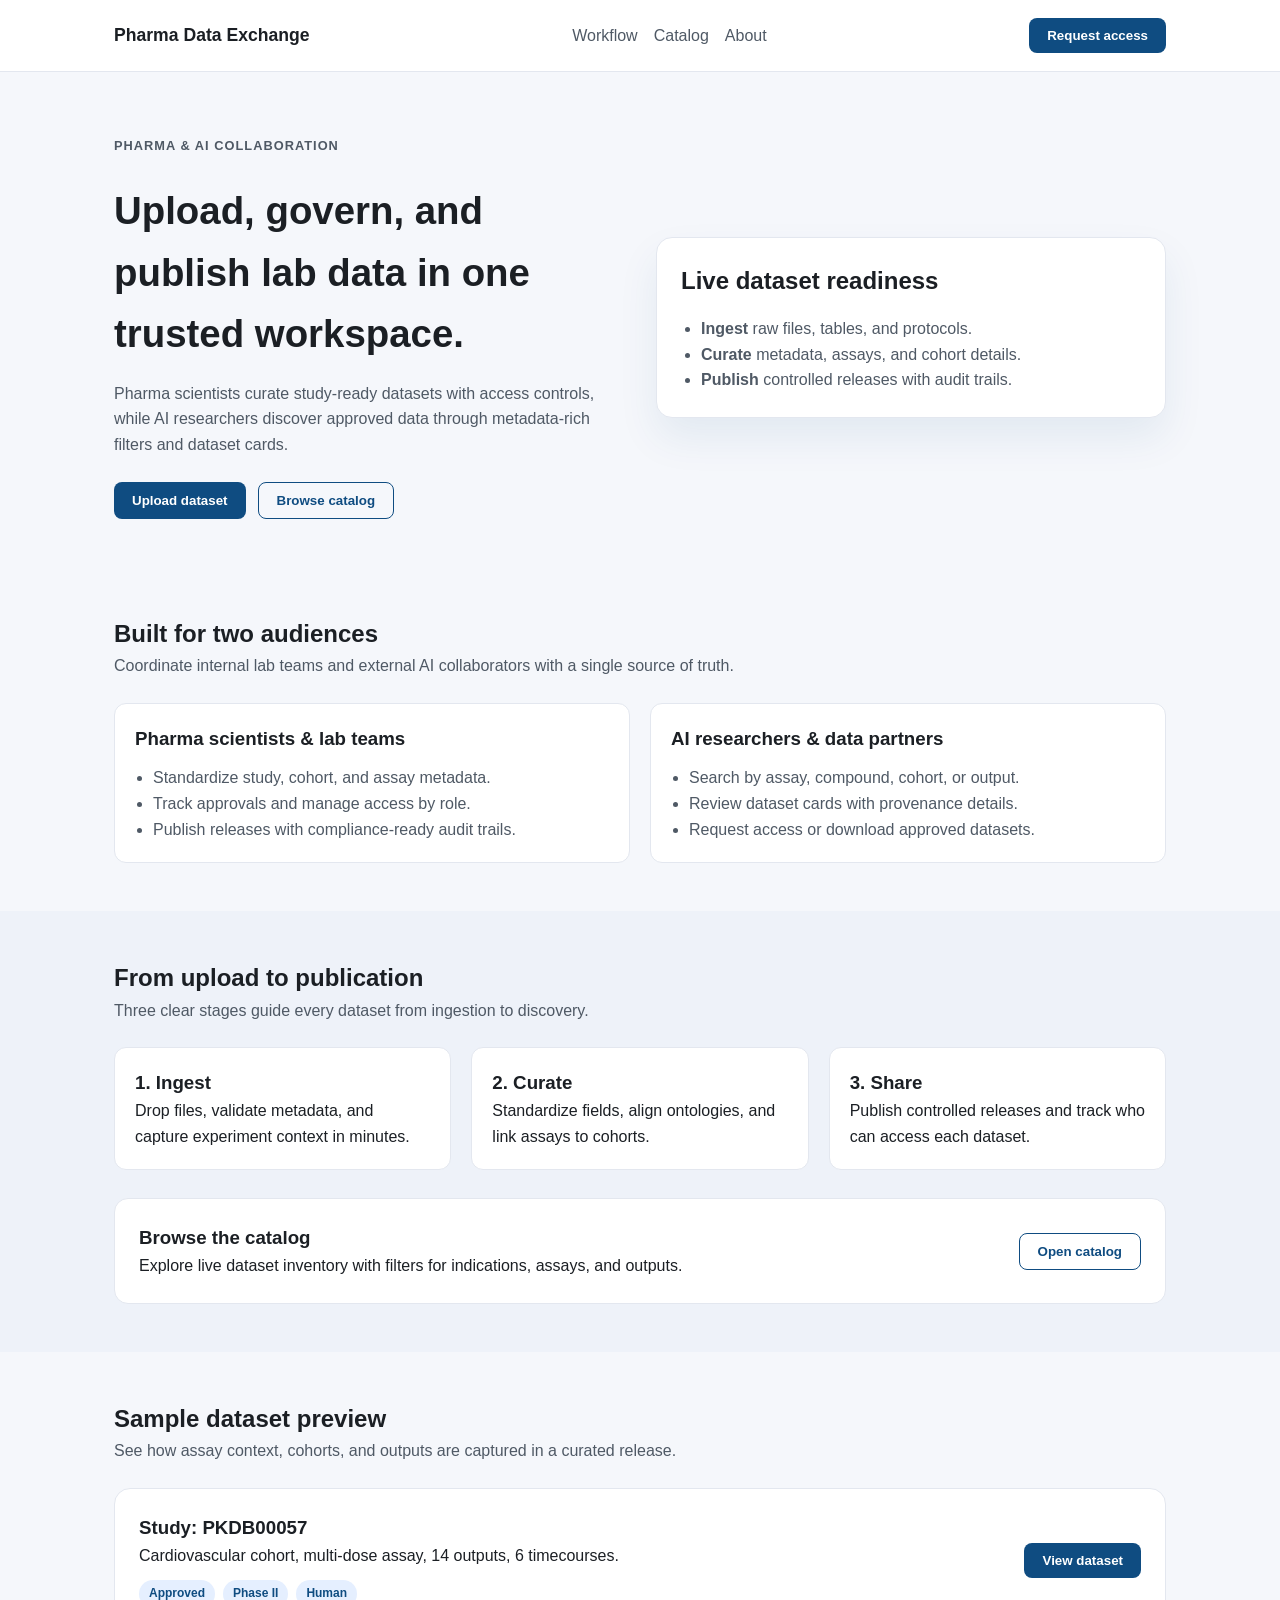
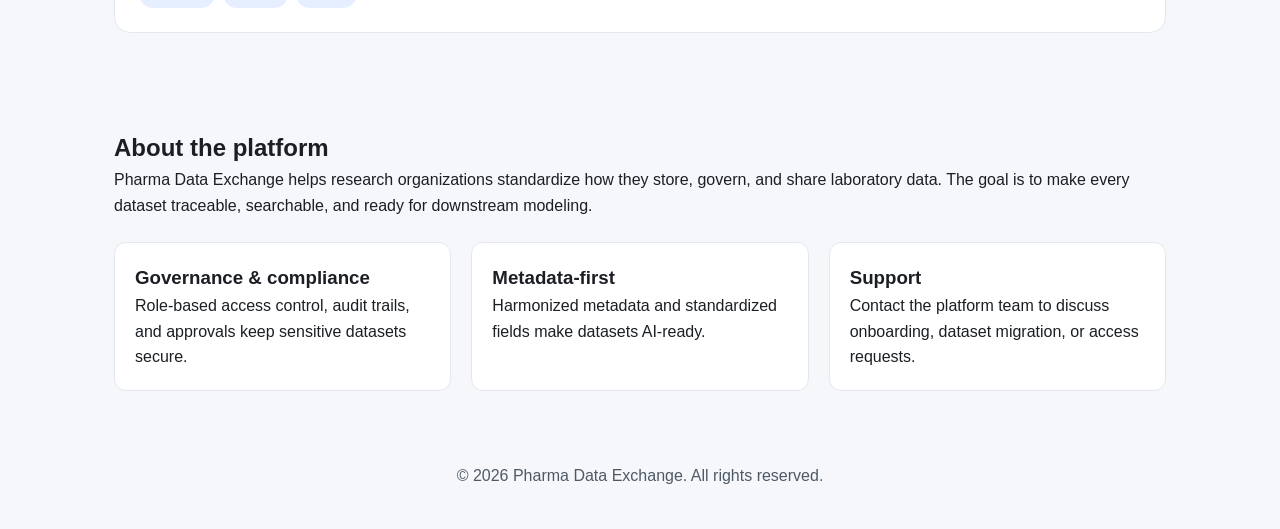
==== trial/index.html @ d110df3b "Add independent trial frontend homepage" ====
<!DOCTYPE html>
<html lang="en">
  <head>
    <meta charset="UTF-8" />
    <meta name="viewport" content="width=device-width, initial-scale=1" />
    <title>Pharma Data Exchange</title>
    <link rel="stylesheet" href="styles.css" />
  </head>
  <body>
    <header class="site-header">
      <div class="container">
        <div class="brand">Pharma Data Exchange</div>
        <nav class="nav">
          <a href="#workflow">Workflow</a>
          <a href="#catalog">Catalog</a>
          <a href="#about">About</a>
        </nav>
        <button class="primary">Request access</button>
      </div>
    </header>

    <main>
      <section class="hero">
        <div class="container">
          <div class="hero-text">
            <p class="eyebrow">Pharma & AI collaboration</p>
            <h1>Upload, govern, and publish lab data in one trusted workspace.</h1>
            <p>
              Pharma scientists curate study-ready datasets with access controls, while AI researchers discover approved
              data through metadata-rich filters and dataset cards.
            </p>
            <div class="hero-actions">
              <button class="primary">Upload dataset</button>
              <button class="secondary">Browse catalog</button>
            </div>
          </div>
          <div class="hero-card">
            <h2>Live dataset readiness</h2>
            <ul>
              <li><strong>Ingest</strong> raw files, tables, and protocols.</li>
              <li><strong>Curate</strong> metadata, assays, and cohort details.</li>
              <li><strong>Publish</strong> controlled releases with audit trails.</li>
            </ul>
          </div>
        </div>
      </section>

      <section class="audiences" id="workflow">
        <div class="container">
          <div class="section-heading">
            <h2>Built for two audiences</h2>
            <p>Coordinate internal lab teams and external AI collaborators with a single source of truth.</p>
          </div>
          <div class="grid">
            <article class="panel">
              <h3>Pharma scientists & lab teams</h3>
              <ul>
                <li>Standardize study, cohort, and assay metadata.</li>
                <li>Track approvals and manage access by role.</li>
                <li>Publish releases with compliance-ready audit trails.</li>
              </ul>
            </article>
            <article class="panel">
              <h3>AI researchers & data partners</h3>
              <ul>
                <li>Search by assay, compound, cohort, or output.</li>
                <li>Review dataset cards with provenance details.</li>
                <li>Request access or download approved datasets.</li>
              </ul>
            </article>
          </div>
        </div>
      </section>

      <section class="workflow" id="catalog">
        <div class="container">
          <div class="section-heading">
            <h2>From upload to publication</h2>
            <p>Three clear stages guide every dataset from ingestion to discovery.</p>
          </div>
          <div class="grid">
            <article class="panel">
              <h3>1. Ingest</h3>
              <p>Drop files, validate metadata, and capture experiment context in minutes.</p>
            </article>
            <article class="panel">
              <h3>2. Curate</h3>
              <p>Standardize fields, align ontologies, and link assays to cohorts.</p>
            </article>
            <article class="panel">
              <h3>3. Share</h3>
              <p>Publish controlled releases and track who can access each dataset.</p>
            </article>
          </div>
          <div class="catalog-callout">
            <div>
              <h3>Browse the catalog</h3>
              <p>Explore live dataset inventory with filters for indications, assays, and outputs.</p>
            </div>
            <button class="secondary">Open catalog</button>
          </div>
        </div>
      </section>

      <section class="preview">
        <div class="container">
          <div class="section-heading">
            <h2>Sample dataset preview</h2>
            <p>See how assay context, cohorts, and outputs are captured in a curated release.</p>
          </div>
          <div class="preview-card">
            <div>
              <h3>Study: PKDB00057</h3>
              <p>Cardiovascular cohort, multi-dose assay, 14 outputs, 6 timecourses.</p>
              <div class="tag-row">
                <span class="tag">Approved</span>
                <span class="tag">Phase II</span>
                <span class="tag">Human</span>
              </div>
            </div>
            <button class="primary">View dataset</button>
          </div>
        </div>
      </section>

      <section class="about" id="about">
        <div class="container">
          <h2>About the platform</h2>
          <p>
            Pharma Data Exchange helps research organizations standardize how they store, govern, and share laboratory
            data. The goal is to make every dataset traceable, searchable, and ready for downstream modeling.
          </p>
          <div class="grid">
            <article class="panel">
              <h3>Governance & compliance</h3>
              <p>Role-based access control, audit trails, and approvals keep sensitive datasets secure.</p>
            </article>
            <article class="panel">
              <h3>Metadata-first</h3>
              <p>Harmonized metadata and standardized fields make datasets AI-ready.</p>
            </article>
            <article class="panel">
              <h3>Support</h3>
              <p>Contact the platform team to discuss onboarding, dataset migration, or access requests.</p>
            </article>
          </div>
        </div>
      </section>
    </main>

    <footer class="site-footer">
      <div class="container">
        <p>© 2026 Pharma Data Exchange. All rights reserved.</p>
      </div>
    </footer>
  </body>
</html>
---- trial/styles.css ----
:root {
  color-scheme: light;
  --bg: #f5f7fb;
  --text: #1b1f24;
  --muted: #4f5965;
  --card: #ffffff;
  --primary: #0f4c81;
  --accent: #3b82f6;
  --border: #e3e7ef;
}

* {
  box-sizing: border-box;
  margin: 0;
  padding: 0;
}

body {
  font-family: "Inter", "Segoe UI", sans-serif;
  background: var(--bg);
  color: var(--text);
  line-height: 1.6;
}

.container {
  max-width: 1100px;
  margin: 0 auto;
  padding: 0 24px;
}

.site-header {
  background: var(--card);
  border-bottom: 1px solid var(--border);
  position: sticky;
  top: 0;
  z-index: 10;
}

.site-header .container {
  display: flex;
  align-items: center;
  justify-content: space-between;
  padding: 18px 24px;
  gap: 16px;
}

.brand {
  font-weight: 700;
  font-size: 1.1rem;
}

.nav {
  display: flex;
  gap: 16px;
}

.nav a {
  text-decoration: none;
  color: var(--muted);
  font-weight: 500;
}

button {
  border: none;
  padding: 10px 18px;
  border-radius: 8px;
  font-weight: 600;
  cursor: pointer;
}

.primary {
  background: var(--primary);
  color: #fff;
}

.secondary {
  background: transparent;
  color: var(--primary);
  border: 1px solid var(--primary);
}

.hero {
  padding: 64px 0 48px;
}

.hero .container {
  display: grid;
  grid-template-columns: repeat(auto-fit, minmax(280px, 1fr));
  gap: 32px;
  align-items: center;
}

.hero-text h1 {
  font-size: clamp(2rem, 3vw, 2.8rem);
  margin-bottom: 16px;
}

.hero-text p {
  color: var(--muted);
  margin-bottom: 24px;
}

.eyebrow {
  text-transform: uppercase;
  font-size: 0.8rem;
  letter-spacing: 0.08em;
  font-weight: 600;
  color: var(--accent);
}

.hero-actions {
  display: flex;
  gap: 12px;
  flex-wrap: wrap;
}

.hero-card {
  background: var(--card);
  padding: 24px;
  border-radius: 16px;
  border: 1px solid var(--border);
  box-shadow: 0 20px 40px rgba(15, 76, 129, 0.08);
}

.hero-card ul {
  margin-top: 16px;
  padding-left: 20px;
  color: var(--muted);
}

section {
  padding: 48px 0;
}

.section-heading {
  margin-bottom: 24px;
}

.section-heading p {
  color: var(--muted);
}

.grid {
  display: grid;
  grid-template-columns: repeat(auto-fit, minmax(240px, 1fr));
  gap: 20px;
}

.panel {
  background: var(--card);
  padding: 20px;
  border-radius: 12px;
  border: 1px solid var(--border);
}

.panel ul {
  margin-top: 12px;
  padding-left: 18px;
  color: var(--muted);
}

.workflow {
  background: #eef2f9;
}

.catalog-callout {
  margin-top: 28px;
  background: var(--card);
  border-radius: 14px;
  border: 1px solid var(--border);
  padding: 24px;
  display: flex;
  flex-wrap: wrap;
  justify-content: space-between;
  align-items: center;
  gap: 16px;
}

.preview-card {
  background: var(--card);
  border-radius: 16px;
  border: 1px solid var(--border);
  padding: 24px;
  display: flex;
  flex-wrap: wrap;
  justify-content: space-between;
  align-items: center;
  gap: 16px;
}

.tag-row {
  margin-top: 12px;
  display: flex;
  gap: 8px;
  flex-wrap: wrap;
}

.tag {
  background: #e5efff;
  color: var(--primary);
  padding: 4px 10px;
  border-radius: 999px;
  font-size: 0.75rem;
  font-weight: 600;
}

.about .grid {
  margin-top: 24px;
}

.site-footer {
  padding: 24px 0 40px;
  text-align: center;
  color: var(--muted);
}

@media (max-width: 720px) {
  .nav {
    display: none;
  }
}
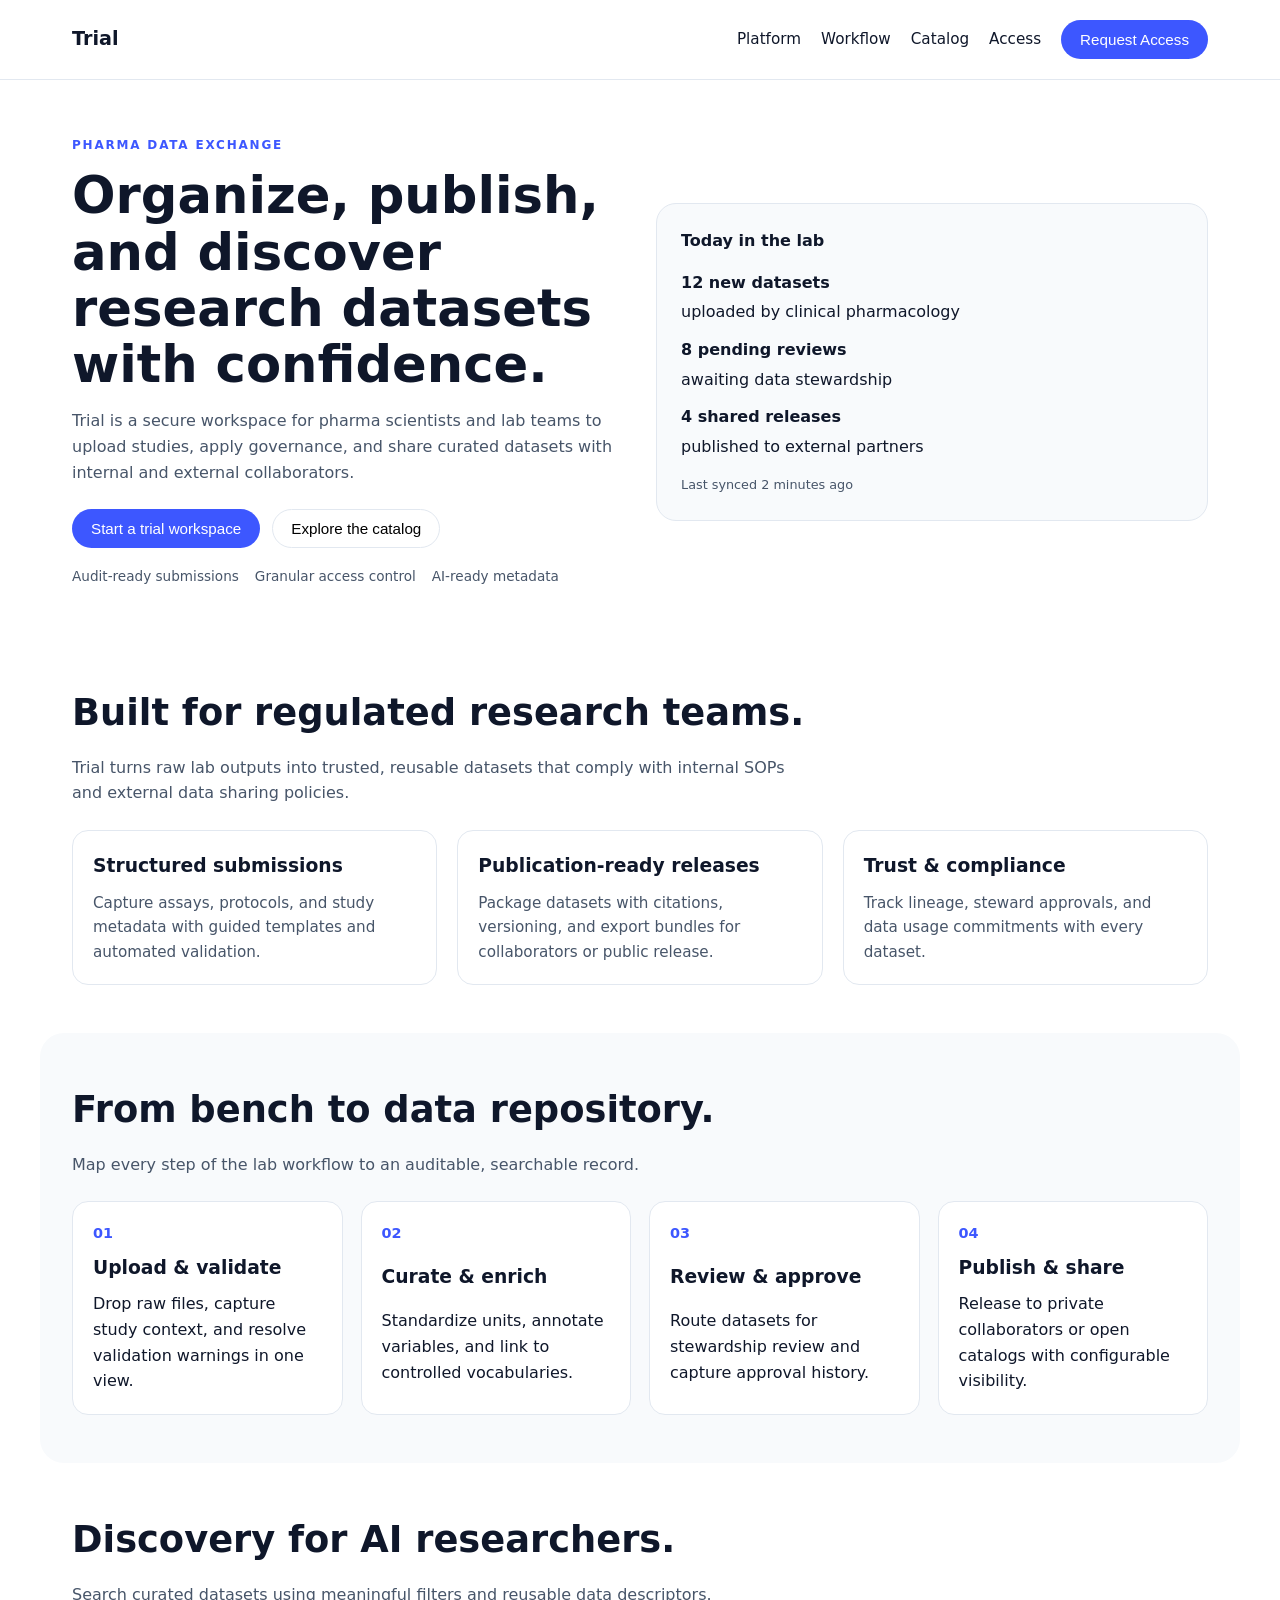
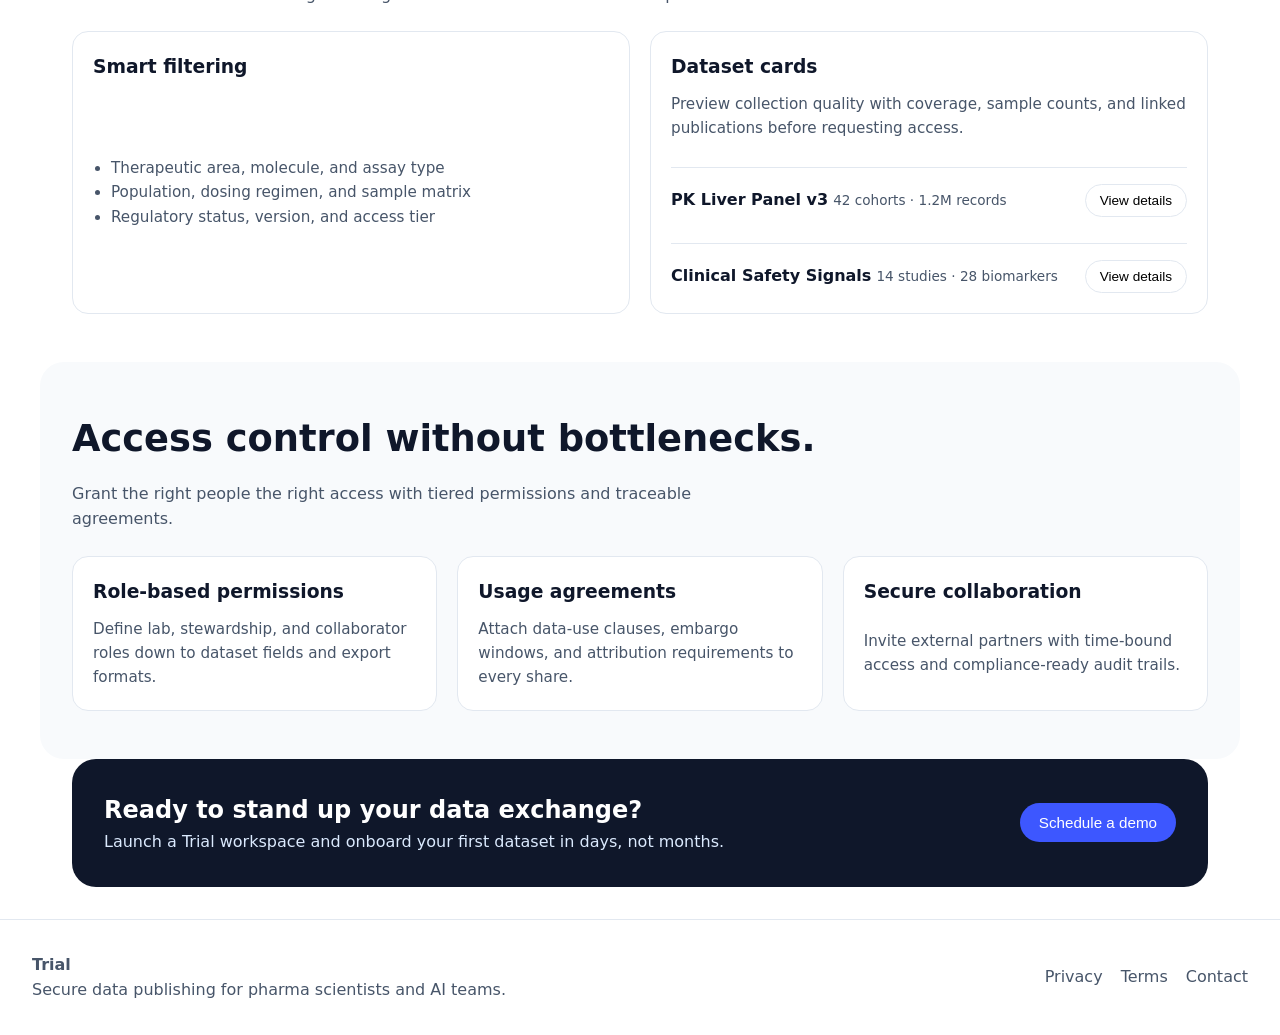
==== commit e32500d7: "Add trial homepage prototype" ====
--- a/trial/index.html
+++ b/trial/index.html
@@ -2,155 +2,192 @@
 <html lang="en">
   <head>
     <meta charset="UTF-8" />
-    <meta name="viewport" content="width=device-width, initial-scale=1" />
-    <title>Pharma Data Exchange</title>
-    <link rel="stylesheet" href="styles.css" />
+    <meta name="viewport" content="width=device-width, initial-scale=1.0" />
+    <title>Trial - Pharma Data Exchange</title>
+    <link rel="stylesheet" href="assets/styles.css" />
   </head>
   <body>
     <header class="site-header">
-      <div class="container">
-        <div class="brand">Pharma Data Exchange</div>
-        <nav class="nav">
+      <nav class="nav">
+        <div class="logo">Trial</div>
+        <div class="nav-links">
+          <a href="#platform">Platform</a>
           <a href="#workflow">Workflow</a>
           <a href="#catalog">Catalog</a>
-          <a href="#about">About</a>
-        </nav>
-        <button class="primary">Request access</button>
-      </div>
+          <a href="#access">Access</a>
+          <button class="primary">Request Access</button>
+        </div>
+      </nav>
     </header>
 
     <main>
       <section class="hero">
-        <div class="container">
-          <div class="hero-text">
-            <p class="eyebrow">Pharma & AI collaboration</p>
-            <h1>Upload, govern, and publish lab data in one trusted workspace.</h1>
-            <p>
-              Pharma scientists curate study-ready datasets with access controls, while AI researchers discover approved
-              data through metadata-rich filters and dataset cards.
-            </p>
-            <div class="hero-actions">
-              <button class="primary">Upload dataset</button>
-              <button class="secondary">Browse catalog</button>
-            </div>
+        <div class="hero-content">
+          <p class="eyebrow">Pharma data exchange</p>
+          <h1>Organize, publish, and discover research datasets with confidence.</h1>
+          <p class="lead">
+            Trial is a secure workspace for pharma scientists and lab teams to upload studies, apply governance, and share
+            curated datasets with internal and external collaborators.
+          </p>
+          <div class="hero-actions">
+            <button class="primary">Start a trial workspace</button>
+            <button class="secondary">Explore the catalog</button>
           </div>
-          <div class="hero-card">
-            <h2>Live dataset readiness</h2>
-            <ul>
-              <li><strong>Ingest</strong> raw files, tables, and protocols.</li>
-              <li><strong>Curate</strong> metadata, assays, and cohort details.</li>
-              <li><strong>Publish</strong> controlled releases with audit trails.</li>
-            </ul>
+          <div class="hero-meta">
+            <span>Audit-ready submissions</span>
+            <span>Granular access control</span>
+            <span>AI-ready metadata</span>
+          </div>
+        </div>
+        <div class="hero-card">
+          <div class="card-header">Today in the lab</div>
+          <ul>
+            <li>
+              <strong>12 new datasets</strong>
+              <span>uploaded by clinical pharmacology</span>
+            </li>
+            <li>
+              <strong>8 pending reviews</strong>
+              <span>awaiting data stewardship</span>
+            </li>
+            <li>
+              <strong>4 shared releases</strong>
+              <span>published to external partners</span>
+            </li>
+          </ul>
+          <div class="card-footer">Last synced 2 minutes ago</div>
+        </div>
+      </section>
+
+      <section id="platform" class="section">
+        <div class="section-heading">
+          <h2>Built for regulated research teams.</h2>
+          <p>
+            Trial turns raw lab outputs into trusted, reusable datasets that comply with internal SOPs and external data
+            sharing policies.
+          </p>
+        </div>
+        <div class="grid three">
+          <article class="tile">
+            <h3>Structured submissions</h3>
+            <p>Capture assays, protocols, and study metadata with guided templates and automated validation.</p>
+          </article>
+          <article class="tile">
+            <h3>Publication-ready releases</h3>
+            <p>Package datasets with citations, versioning, and export bundles for collaborators or public release.</p>
+          </article>
+          <article class="tile">
+            <h3>Trust & compliance</h3>
+            <p>Track lineage, steward approvals, and data usage commitments with every dataset.</p>
+          </article>
+        </div>
+      </section>
+
+      <section id="workflow" class="section muted">
+        <div class="section-heading">
+          <h2>From bench to data repository.</h2>
+          <p>Map every step of the lab workflow to an auditable, searchable record.</p>
+        </div>
+        <div class="workflow">
+          <div class="workflow-step">
+            <span class="step-number">01</span>
+            <h3>Upload & validate</h3>
+            <p>Drop raw files, capture study context, and resolve validation warnings in one view.</p>
+          </div>
+          <div class="workflow-step">
+            <span class="step-number">02</span>
+            <h3>Curate & enrich</h3>
+            <p>Standardize units, annotate variables, and link to controlled vocabularies.</p>
+          </div>
+          <div class="workflow-step">
+            <span class="step-number">03</span>
+            <h3>Review & approve</h3>
+            <p>Route datasets for stewardship review and capture approval history.</p>
+          </div>
+          <div class="workflow-step">
+            <span class="step-number">04</span>
+            <h3>Publish & share</h3>
+            <p>Release to private collaborators or open catalogs with configurable visibility.</p>
           </div>
         </div>
       </section>
 
-      <section class="audiences" id="workflow">
-        <div class="container">
-          <div class="section-heading">
-            <h2>Built for two audiences</h2>
-            <p>Coordinate internal lab teams and external AI collaborators with a single source of truth.</p>
-          </div>
-          <div class="grid">
-            <article class="panel">
-              <h3>Pharma scientists & lab teams</h3>
-              <ul>
-                <li>Standardize study, cohort, and assay metadata.</li>
-                <li>Track approvals and manage access by role.</li>
-                <li>Publish releases with compliance-ready audit trails.</li>
-              </ul>
-            </article>
-            <article class="panel">
-              <h3>AI researchers & data partners</h3>
-              <ul>
-                <li>Search by assay, compound, cohort, or output.</li>
-                <li>Review dataset cards with provenance details.</li>
-                <li>Request access or download approved datasets.</li>
-              </ul>
-            </article>
-          </div>
+      <section id="catalog" class="section">
+        <div class="section-heading">
+          <h2>Discovery for AI researchers.</h2>
+          <p>Search curated datasets using meaningful filters and reusable data descriptors.</p>
+        </div>
+        <div class="grid two">
+          <article class="tile">
+            <h3>Smart filtering</h3>
+            <ul>
+              <li>Therapeutic area, molecule, and assay type</li>
+              <li>Population, dosing regimen, and sample matrix</li>
+              <li>Regulatory status, version, and access tier</li>
+            </ul>
+          </article>
+          <article class="tile">
+            <h3>Dataset cards</h3>
+            <p>
+              Preview collection quality with coverage, sample counts, and linked publications before requesting access.
+            </p>
+            <div class="dataset">
+              <div>
+                <strong>PK Liver Panel v3</strong>
+                <span>42 cohorts · 1.2M records</span>
+              </div>
+              <button class="ghost">View details</button>
+            </div>
+            <div class="dataset">
+              <div>
+                <strong>Clinical Safety Signals</strong>
+                <span>14 studies · 28 biomarkers</span>
+              </div>
+              <button class="ghost">View details</button>
+            </div>
+          </article>
         </div>
       </section>
 
-      <section class="workflow" id="catalog">
-        <div class="container">
-          <div class="section-heading">
-            <h2>From upload to publication</h2>
-            <p>Three clear stages guide every dataset from ingestion to discovery.</p>
-          </div>
-          <div class="grid">
-            <article class="panel">
-              <h3>1. Ingest</h3>
-              <p>Drop files, validate metadata, and capture experiment context in minutes.</p>
-            </article>
-            <article class="panel">
-              <h3>2. Curate</h3>
-              <p>Standardize fields, align ontologies, and link assays to cohorts.</p>
-            </article>
-            <article class="panel">
-              <h3>3. Share</h3>
-              <p>Publish controlled releases and track who can access each dataset.</p>
-            </article>
-          </div>
-          <div class="catalog-callout">
-            <div>
-              <h3>Browse the catalog</h3>
-              <p>Explore live dataset inventory with filters for indications, assays, and outputs.</p>
-            </div>
-            <button class="secondary">Open catalog</button>
-          </div>
+      <section id="access" class="section muted">
+        <div class="section-heading">
+          <h2>Access control without bottlenecks.</h2>
+          <p>Grant the right people the right access with tiered permissions and traceable agreements.</p>
+        </div>
+        <div class="grid three">
+          <article class="tile">
+            <h3>Role-based permissions</h3>
+            <p>Define lab, stewardship, and collaborator roles down to dataset fields and export formats.</p>
+          </article>
+          <article class="tile">
+            <h3>Usage agreements</h3>
+            <p>Attach data-use clauses, embargo windows, and attribution requirements to every share.</p>
+          </article>
+          <article class="tile">
+            <h3>Secure collaboration</h3>
+            <p>Invite external partners with time-bound access and compliance-ready audit trails.</p>
+          </article>
         </div>
       </section>
 
-      <section class="preview">
-        <div class="container">
-          <div class="section-heading">
-            <h2>Sample dataset preview</h2>
-            <p>See how assay context, cohorts, and outputs are captured in a curated release.</p>
-          </div>
-          <div class="preview-card">
-            <div>
-              <h3>Study: PKDB00057</h3>
-              <p>Cardiovascular cohort, multi-dose assay, 14 outputs, 6 timecourses.</p>
-              <div class="tag-row">
-                <span class="tag">Approved</span>
-                <span class="tag">Phase II</span>
-                <span class="tag">Human</span>
-              </div>
-            </div>
-            <button class="primary">View dataset</button>
-          </div>
+      <section class="section callout">
+        <div>
+          <h2>Ready to stand up your data exchange?</h2>
+          <p>Launch a Trial workspace and onboard your first dataset in days, not months.</p>
         </div>
-      </section>
-
-      <section class="about" id="about">
-        <div class="container">
-          <h2>About the platform</h2>
-          <p>
-            Pharma Data Exchange helps research organizations standardize how they store, govern, and share laboratory
-            data. The goal is to make every dataset traceable, searchable, and ready for downstream modeling.
-          </p>
-          <div class="grid">
-            <article class="panel">
-              <h3>Governance & compliance</h3>
-              <p>Role-based access control, audit trails, and approvals keep sensitive datasets secure.</p>
-            </article>
-            <article class="panel">
-              <h3>Metadata-first</h3>
-              <p>Harmonized metadata and standardized fields make datasets AI-ready.</p>
-            </article>
-            <article class="panel">
-              <h3>Support</h3>
-              <p>Contact the platform team to discuss onboarding, dataset migration, or access requests.</p>
-            </article>
-          </div>
-        </div>
+        <button class="primary">Schedule a demo</button>
       </section>
     </main>
 
     <footer class="site-footer">
-      <div class="container">
-        <p>© 2026 Pharma Data Exchange. All rights reserved.</p>
+      <div>
+        <strong>Trial</strong>
+        <p>Secure data publishing for pharma scientists and AI teams.</p>
+      </div>
+      <div class="footer-links">
+        <a href="#">Privacy</a>
+        <a href="#">Terms</a>
+        <a href="#">Contact</a>
       </div>
     </footer>
   </body>
--- a/trial/assets/styles.css
+++ b/trial/assets/styles.css
@@ -0,0 +1,299 @@
+:root {
+  color-scheme: light;
+  font-family: "Inter", "Segoe UI", system-ui, sans-serif;
+  --primary: #3d57ff;
+  --primary-dark: #2d3ec2;
+  --text: #0f172a;
+  --muted: #475569;
+  --surface: #ffffff;
+  --surface-muted: #f8fafc;
+  --border: #e2e8f0;
+}
+
+* {
+  box-sizing: border-box;
+  margin: 0;
+  padding: 0;
+}
+
+body {
+  background: var(--surface);
+  color: var(--text);
+  line-height: 1.6;
+}
+
+a {
+  color: inherit;
+  text-decoration: none;
+}
+
+.site-header {
+  border-bottom: 1px solid var(--border);
+  background: var(--surface);
+  position: sticky;
+  top: 0;
+  z-index: 10;
+}
+
+.nav {
+  max-width: 1200px;
+  margin: 0 auto;
+  padding: 20px 32px;
+  display: flex;
+  align-items: center;
+  justify-content: space-between;
+  gap: 24px;
+}
+
+.logo {
+  font-weight: 700;
+  font-size: 1.2rem;
+}
+
+.nav-links {
+  display: flex;
+  align-items: center;
+  gap: 20px;
+  font-size: 0.95rem;
+}
+
+button {
+  border: 1px solid transparent;
+  border-radius: 999px;
+  padding: 10px 18px;
+  font-size: 0.95rem;
+  cursor: pointer;
+}
+
+button.primary {
+  background: var(--primary);
+  color: white;
+}
+
+button.primary:hover {
+  background: var(--primary-dark);
+}
+
+button.secondary {
+  background: transparent;
+  border-color: var(--border);
+}
+
+button.ghost {
+  background: transparent;
+  border-color: var(--border);
+  padding: 8px 14px;
+  font-size: 0.85rem;
+}
+
+main {
+  max-width: 1200px;
+  margin: 0 auto;
+  padding: 32px;
+}
+
+.hero {
+  display: grid;
+  grid-template-columns: repeat(auto-fit, minmax(280px, 1fr));
+  gap: 32px;
+  padding: 24px 0 48px;
+  align-items: center;
+}
+
+.hero-content h1 {
+  font-size: clamp(2rem, 4vw, 3.3rem);
+  line-height: 1.1;
+  margin-bottom: 16px;
+}
+
+.eyebrow {
+  text-transform: uppercase;
+  font-weight: 600;
+  letter-spacing: 0.15em;
+  font-size: 0.75rem;
+  color: var(--primary);
+  margin-bottom: 12px;
+}
+
+.lead {
+  color: var(--muted);
+  margin-bottom: 24px;
+}
+
+.hero-actions {
+  display: flex;
+  flex-wrap: wrap;
+  gap: 12px;
+  margin-bottom: 18px;
+}
+
+.hero-meta {
+  display: flex;
+  flex-wrap: wrap;
+  gap: 16px;
+  font-size: 0.85rem;
+  color: var(--muted);
+}
+
+.hero-card {
+  border-radius: 20px;
+  border: 1px solid var(--border);
+  padding: 24px;
+  background: var(--surface-muted);
+  display: grid;
+  gap: 16px;
+}
+
+.card-header {
+  font-weight: 600;
+}
+
+.hero-card ul {
+  list-style: none;
+  display: grid;
+  gap: 12px;
+}
+
+.hero-card li {
+  display: grid;
+  gap: 4px;
+}
+
+.card-footer {
+  font-size: 0.8rem;
+  color: var(--muted);
+}
+
+.section {
+  padding: 48px 0;
+  display: grid;
+  gap: 24px;
+}
+
+.section.muted {
+  background: var(--surface-muted);
+  margin: 0 -32px;
+  padding: 48px 32px;
+  border-radius: 24px;
+}
+
+.section-heading h2 {
+  font-size: clamp(1.6rem, 3vw, 2.3rem);
+  margin-bottom: 12px;
+}
+
+.section-heading p {
+  color: var(--muted);
+  max-width: 720px;
+}
+
+.grid {
+  display: grid;
+  gap: 20px;
+}
+
+.grid.two {
+  grid-template-columns: repeat(auto-fit, minmax(260px, 1fr));
+}
+
+.grid.three {
+  grid-template-columns: repeat(auto-fit, minmax(220px, 1fr));
+}
+
+.tile {
+  border: 1px solid var(--border);
+  border-radius: 16px;
+  padding: 20px;
+  background: white;
+  display: grid;
+  gap: 10px;
+}
+
+.tile p,
+.tile li {
+  color: var(--muted);
+  font-size: 0.95rem;
+}
+
+.tile ul {
+  padding-left: 18px;
+}
+
+.workflow {
+  display: grid;
+  gap: 18px;
+  grid-template-columns: repeat(auto-fit, minmax(240px, 1fr));
+}
+
+.workflow-step {
+  background: white;
+  border-radius: 16px;
+  padding: 20px;
+  border: 1px solid var(--border);
+  display: grid;
+  gap: 8px;
+}
+
+.step-number {
+  font-weight: 700;
+  color: var(--primary);
+  font-size: 0.9rem;
+}
+
+.dataset {
+  margin-top: 16px;
+  padding-top: 16px;
+  border-top: 1px solid var(--border);
+  display: flex;
+  align-items: center;
+  justify-content: space-between;
+  gap: 12px;
+}
+
+.dataset span {
+  color: var(--muted);
+  font-size: 0.85rem;
+}
+
+.callout {
+  display: flex;
+  align-items: center;
+  justify-content: space-between;
+  flex-wrap: wrap;
+  gap: 20px;
+  background: var(--text);
+  color: white;
+  border-radius: 24px;
+  padding: 32px;
+}
+
+.callout p {
+  color: #dbeafe;
+}
+
+.site-footer {
+  border-top: 1px solid var(--border);
+  padding: 32px;
+  display: flex;
+  flex-wrap: wrap;
+  gap: 24px;
+  align-items: center;
+  justify-content: space-between;
+  color: var(--muted);
+}
+
+.footer-links {
+  display: flex;
+  gap: 18px;
+}
+
+@media (max-width: 768px) {
+  .nav {
+    flex-direction: column;
+    align-items: flex-start;
+  }
+
+  .nav-links {
+    flex-wrap: wrap;
+  }
+}
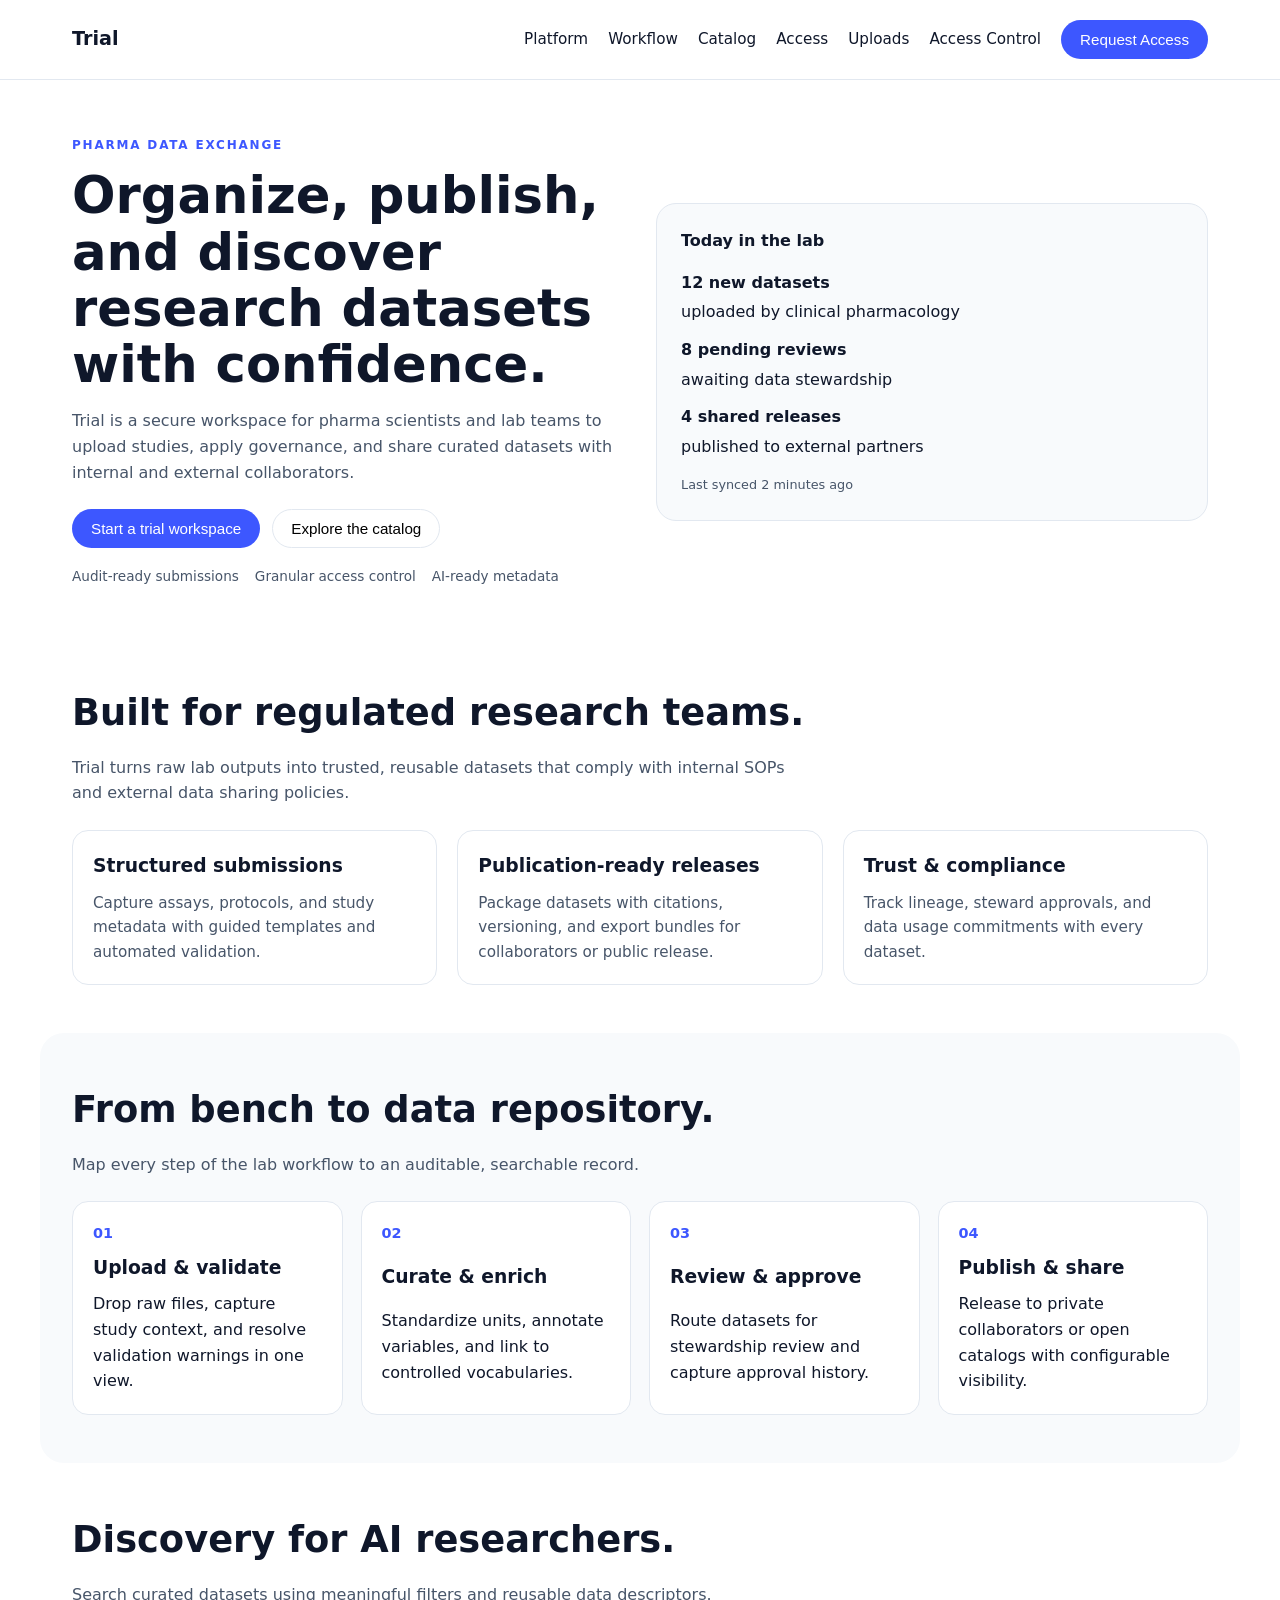
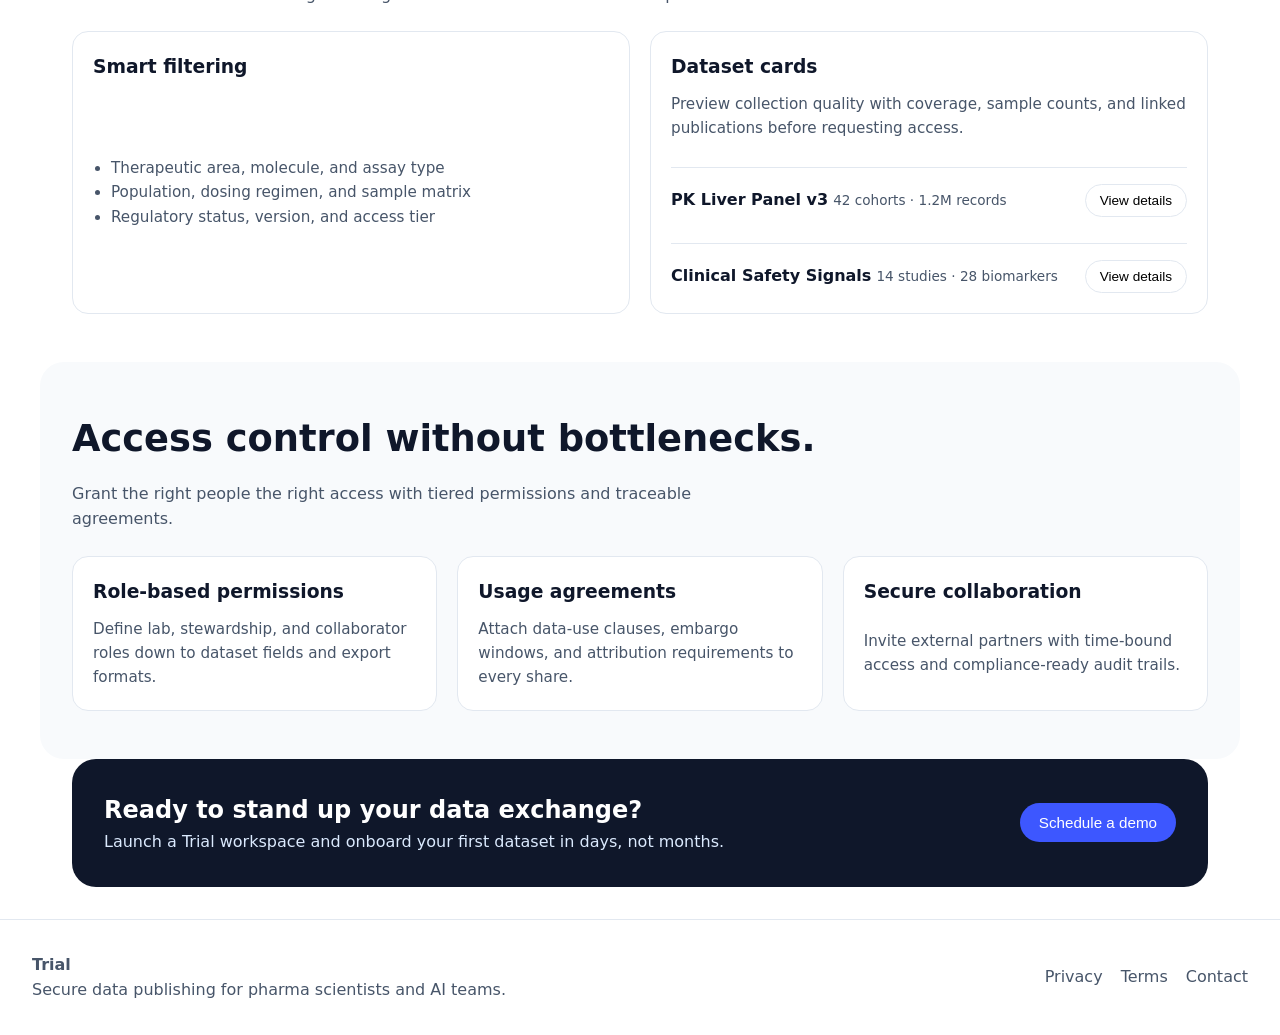
==== commit 0e885fd9: "Add upload and access control pages" ====
--- a/trial/index.html
+++ b/trial/index.html
@@ -15,6 +15,8 @@
           <a href="#workflow">Workflow</a>
           <a href="#catalog">Catalog</a>
           <a href="#access">Access</a>
+          <a href="upload.html">Uploads</a>
+          <a href="access.html">Access Control</a>
           <button class="primary">Request Access</button>
         </div>
       </nav>
--- a/trial/assets/styles.css
+++ b/trial/assets/styles.css
@@ -57,6 +57,11 @@
   font-size: 0.95rem;
 }
 
+.nav-links a.active {
+  font-weight: 600;
+  color: var(--primary);
+}
+
 button {
   border: 1px solid transparent;
   border-radius: 999px;
@@ -97,6 +102,14 @@
   grid-template-columns: repeat(auto-fit, minmax(280px, 1fr));
   gap: 32px;
   padding: 24px 0 48px;
+  align-items: center;
+}
+
+.page-hero {
+  display: grid;
+  grid-template-columns: repeat(auto-fit, minmax(280px, 1fr));
+  gap: 32px;
+  padding: 24px 0 32px;
   align-items: center;
 }
 
@@ -219,6 +232,78 @@
   padding-left: 18px;
 }
 
+.checklist {
+  list-style: none;
+  display: grid;
+  gap: 10px;
+}
+
+.badge {
+  display: inline-flex;
+  align-items: center;
+  justify-content: center;
+  border-radius: 999px;
+  padding: 2px 10px;
+  font-size: 0.75rem;
+  font-weight: 600;
+  margin-right: 8px;
+}
+
+.badge-success {
+  background: #dcfce7;
+  color: #166534;
+}
+
+.badge-warning {
+  background: #fef9c3;
+  color: #854d0e;
+}
+
+.badge-neutral {
+  background: #e2e8f0;
+  color: #334155;
+}
+
+.upload-drop {
+  border: 1px dashed var(--border);
+  border-radius: 16px;
+  padding: 20px;
+  display: flex;
+  align-items: center;
+  justify-content: space-between;
+  gap: 16px;
+  background: var(--surface-muted);
+  margin-top: 16px;
+}
+
+.upload-drop span {
+  color: var(--muted);
+  font-size: 0.85rem;
+}
+
+.meta-list {
+  padding-left: 18px;
+  color: var(--muted);
+  font-size: 0.9rem;
+}
+
+.request,
+.agreement {
+  margin-top: 16px;
+  padding-top: 16px;
+  border-top: 1px solid var(--border);
+  display: flex;
+  align-items: center;
+  justify-content: space-between;
+  gap: 12px;
+}
+
+.request span,
+.agreement span {
+  color: var(--muted);
+  font-size: 0.85rem;
+}
+
 .workflow {
   display: grid;
   gap: 18px;
